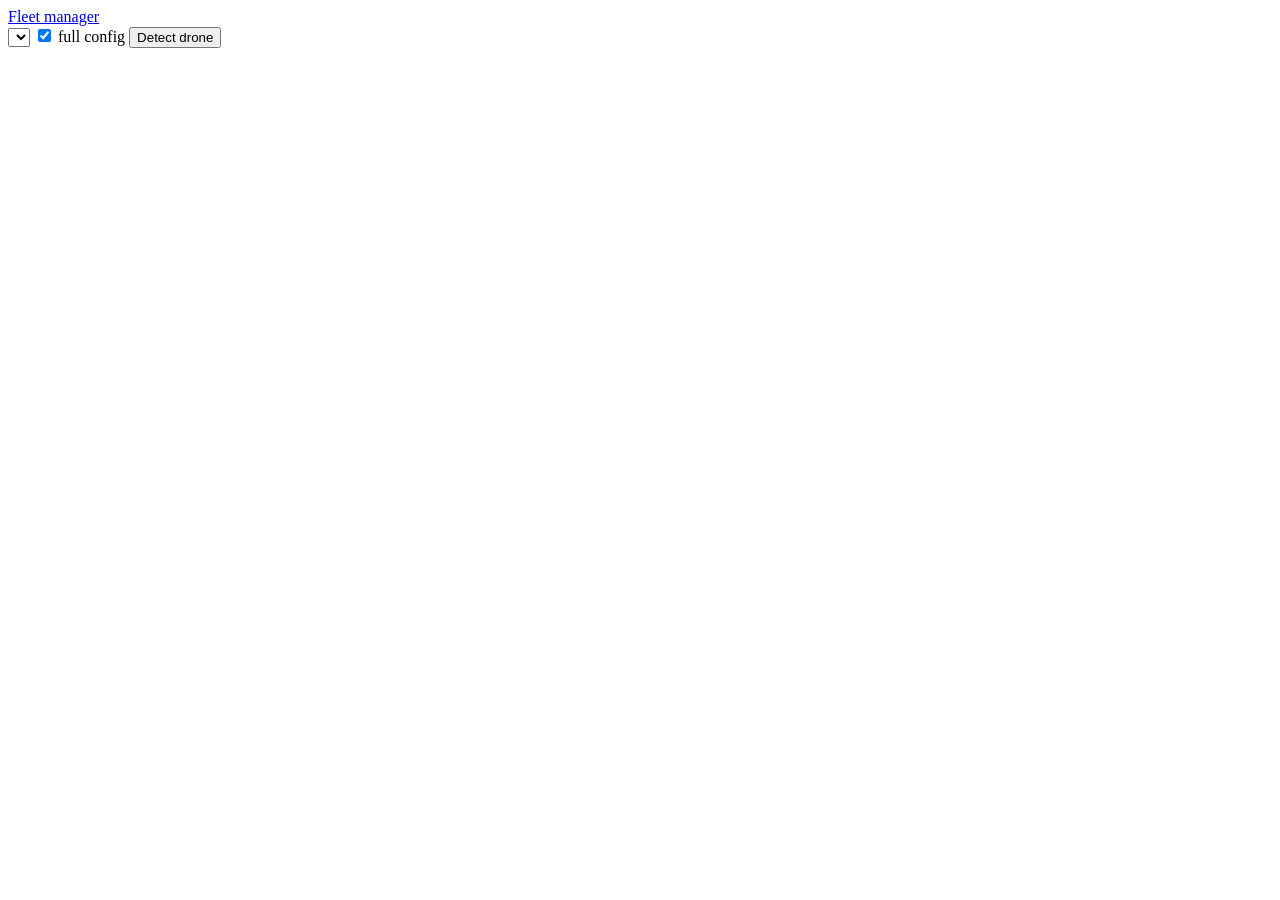
==== fleet-manager/fleetmanager/static/index.html @ bbf349b2 "Add fleet-manager: FPV drone catalogue pre-filled from the flight controller Reads firmware/board/se" ====
<!doctype html>
<html lang="en">
<head>
  <meta charset="utf-8">
  <meta name="viewport" content="width=device-width, initial-scale=1">
  <title>Fleet manager</title>
  <link rel="stylesheet" href="/static/style.css">
</head>
<body>
  <header>
    <a class="brand" href="#/">Fleet manager</a>
    <div class="scan">
      <select id="port" title="Serial port of the flight controller"></select>
      <label class="check" title="Read settings with the CLI (the FC reboots afterwards)">
        <input type="checkbox" id="cli" checked> full config
      </label>
      <button id="scan-btn" class="primary">Detect drone</button>
    </div>
  </header>
  <div id="toast" hidden></div>
  <main id="main"></main>
  <script src="/static/app.js"></script>
</body>
</html>
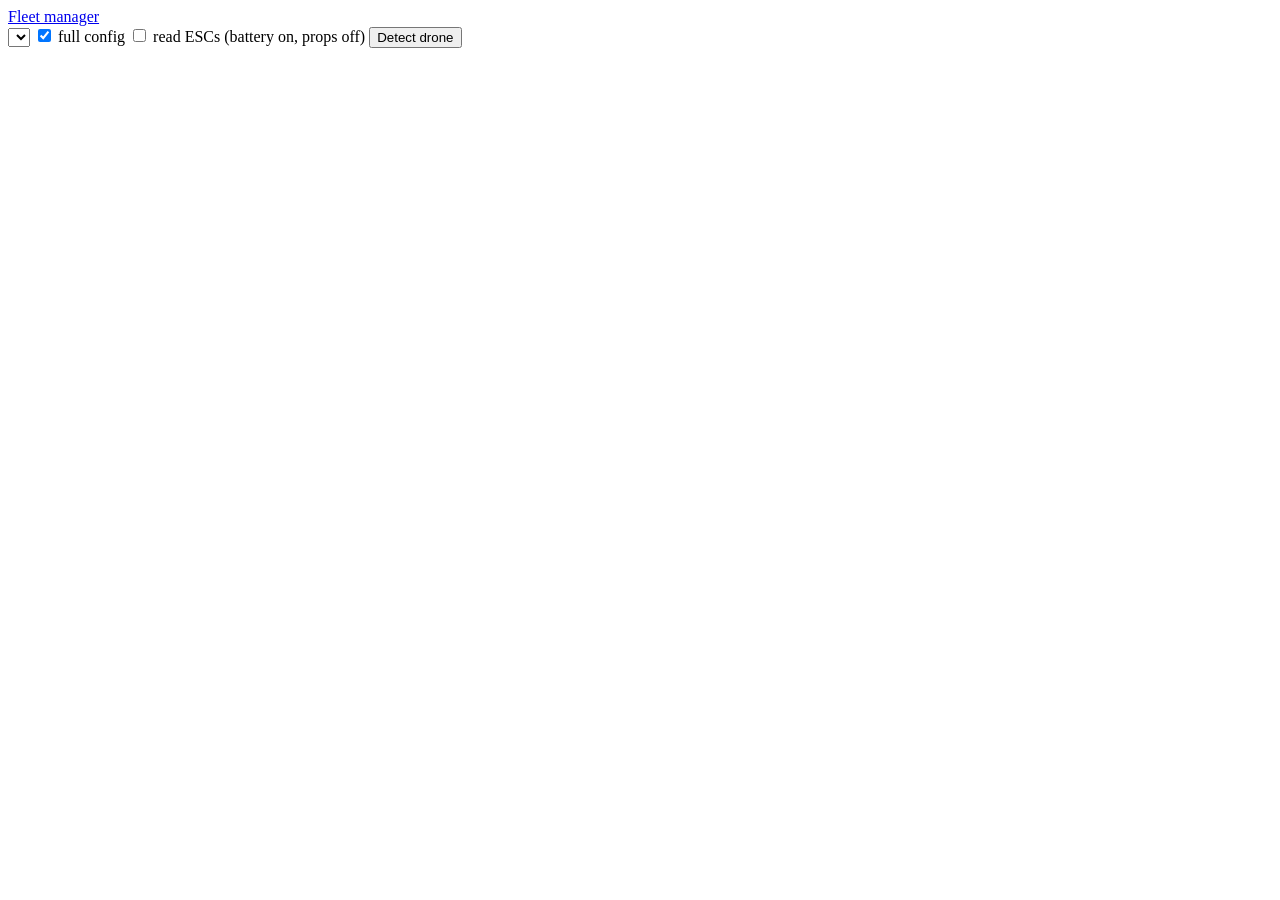
==== commit bd2a7aaa: "fleet-manager: read ESC firmware through the BLHeli 4-way interface Opt-in (--esc / checkbox): Bluej" ====
--- a/fleet-manager/fleetmanager/static/index.html
+++ b/fleet-manager/fleetmanager/static/index.html
@@ -14,6 +14,9 @@
       <label class="check" title="Read settings with the CLI (the FC reboots afterwards)">
         <input type="checkbox" id="cli" checked> full config
       </label>
+      <label class="check" title="Needs the battery connected. Take the propellers off.">
+        <input type="checkbox" id="esc"> read ESCs (battery on, props off)
+      </label>
       <button id="scan-btn" class="primary">Detect drone</button>
     </div>
   </header>
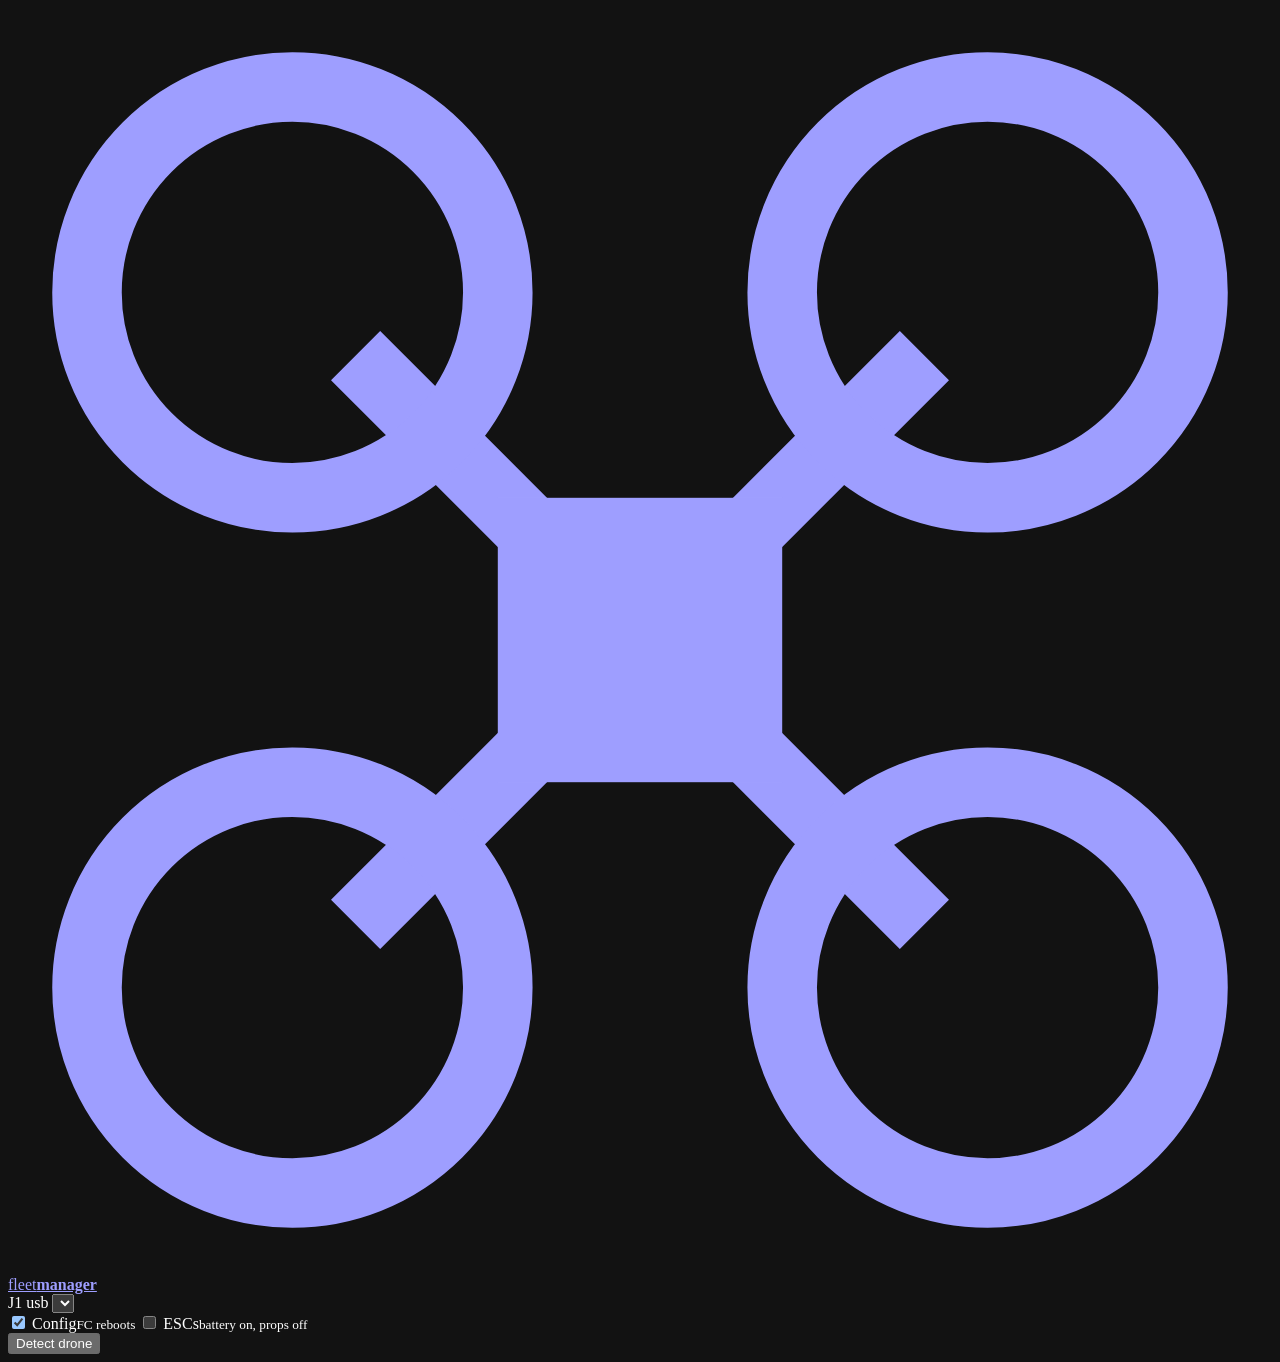
==== commit 326d91a9: "fleet-manager: bench-style web UI and a simulation mode - new UI: drones as flight-controller boards" ====
--- a/fleet-manager/fleetmanager/static/index.html
+++ b/fleet-manager/fleetmanager/static/index.html
@@ -3,25 +3,54 @@
 <head>
   <meta charset="utf-8">
   <meta name="viewport" content="width=device-width, initial-scale=1">
+  <meta name="color-scheme" content="dark">
   <title>Fleet manager</title>
+  <link rel="preload" href="/static/fonts/chakra-petch-latin-600-normal.woff2" as="font" type="font/woff2" crossorigin>
   <link rel="stylesheet" href="/static/style.css">
 </head>
 <body>
-  <header>
-    <a class="brand" href="#/">Fleet manager</a>
-    <div class="scan">
-      <select id="port" title="Serial port of the flight controller"></select>
-      <label class="check" title="Read settings with the CLI (the FC reboots afterwards)">
-        <input type="checkbox" id="cli" checked> full config
+  <header class="bench-bar">
+    <a class="wordmark" href="#/" aria-label="Fleet manager, all drones">
+      <svg class="wordmark-quad" viewBox="0 0 40 40" aria-hidden="true">
+        <g fill="none" stroke="currentColor" stroke-width="2.2">
+          <path d="M11 11 L29 29 M29 11 L11 29"/>
+          <circle cx="9" cy="9" r="6.5"/><circle cx="31" cy="9" r="6.5"/>
+          <circle cx="9" cy="31" r="6.5"/><circle cx="31" cy="31" r="6.5"/>
+        </g>
+        <rect x="15.5" y="15.5" width="9" height="9" fill="currentColor"/>
+      </svg>
+      <span>fleet<b>manager</b></span>
+    </a>
+
+    <div class="link" role="group" aria-label="Flight controller connection">
+      <label class="connector">
+        <span class="silk">J1 usb</span>
+        <select id="port" title="Serial port of the flight controller"></select>
       </label>
-      <label class="check" title="Needs the battery connected. Take the propellers off.">
-        <input type="checkbox" id="esc"> read ESCs (battery on, props off)
-      </label>
-      <button id="scan-btn" class="primary">Detect drone</button>
+
+      <div class="dips" role="group" aria-label="What to read">
+        <label class="dip" title="Read the settings with the CLI and save a configuration snapshot. The FC reboots afterwards.">
+          <input type="checkbox" id="cli" checked>
+          <span class="dip-switch" aria-hidden="true"></span>
+          <span class="dip-text">Config<small>FC reboots</small></span>
+        </label>
+        <label class="dip" title="Read the ESC firmware through the 4-way interface. Needs the battery: take the propellers off.">
+          <input type="checkbox" id="esc">
+          <span class="dip-switch" aria-hidden="true"></span>
+          <span class="dip-text">ESCs<small>battery on, props off</small></span>
+        </label>
+      </div>
+
+      <button id="scan-btn" class="pad-button" type="button">
+        <span class="led" data-state="idle" aria-hidden="true"></span>
+        <span class="pad-label">Detect drone</span>
+      </button>
     </div>
   </header>
-  <div id="toast" hidden></div>
-  <main id="main"></main>
+
+  <main id="main" tabindex="-1"></main>
+
+  <div id="osd" role="status" aria-live="polite" hidden></div>
   <script src="/static/app.js"></script>
 </body>
 </html>
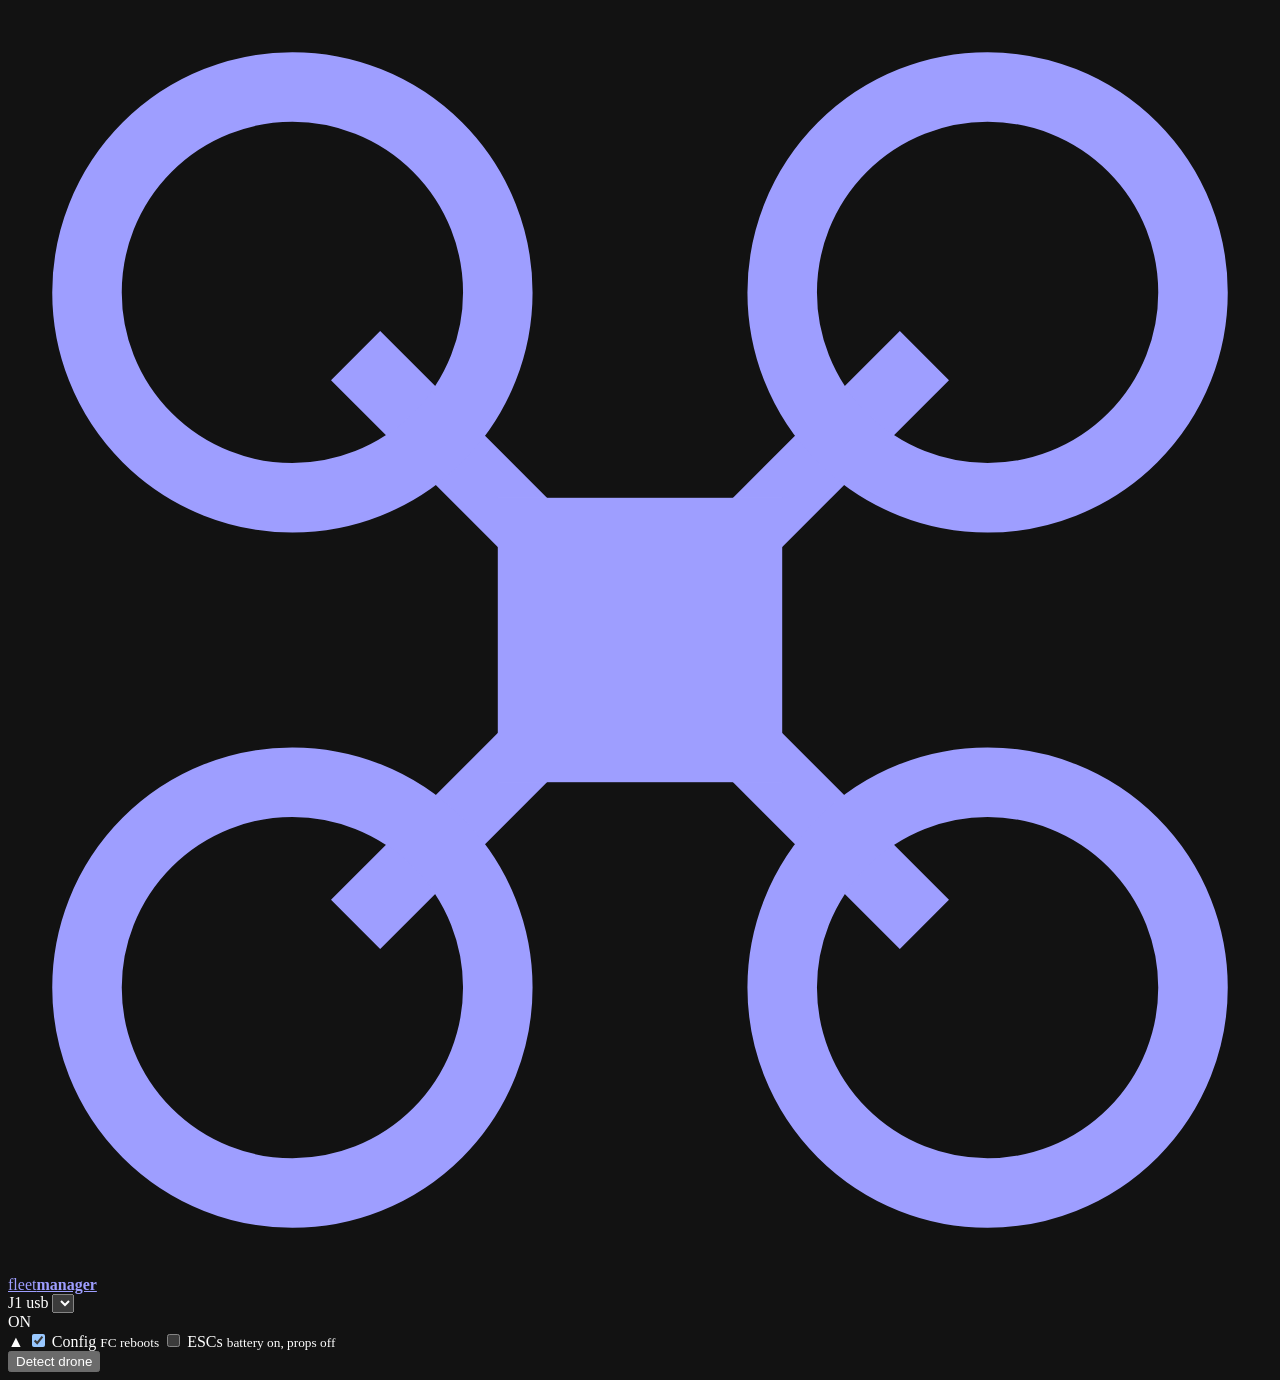
==== commit 13c7c3f2: "fleet-manager: ignore calibration values, clearer switches, phone photos - INAV calibration values (" ====
--- a/fleet-manager/fleetmanager/static/index.html
+++ b/fleet-manager/fleetmanager/static/index.html
@@ -29,15 +29,16 @@
       </label>
 
       <div class="dips" role="group" aria-label="What to read">
+        <span class="dip-legend" aria-hidden="true">ON<br>▲</span>
         <label class="dip" title="Read the settings with the CLI and save a configuration snapshot. The FC reboots afterwards.">
           <input type="checkbox" id="cli" checked>
           <span class="dip-switch" aria-hidden="true"></span>
-          <span class="dip-text">Config<small>FC reboots</small></span>
+          <span class="dip-text">Config <span class="dip-state" aria-hidden="true"></span><small>FC reboots</small></span>
         </label>
         <label class="dip" title="Read the ESC firmware through the 4-way interface. Needs the battery: take the propellers off.">
           <input type="checkbox" id="esc">
           <span class="dip-switch" aria-hidden="true"></span>
-          <span class="dip-text">ESCs<small>battery on, props off</small></span>
+          <span class="dip-text">ESCs <span class="dip-state" aria-hidden="true"></span><small>battery on, props off</small></span>
         </label>
       </div>
 
